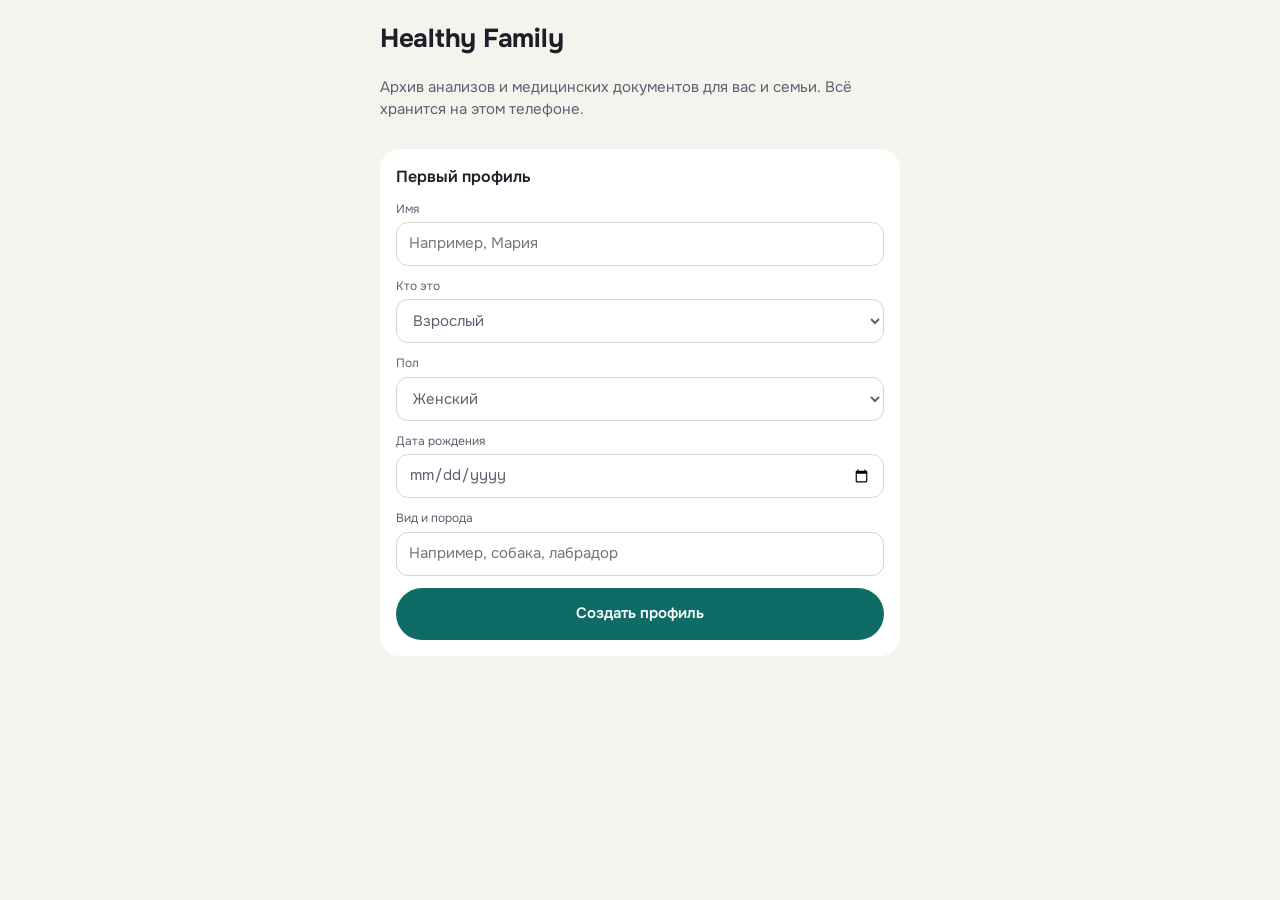
==== healthy-family-site/index.html @ 4a814d25 "Add files via upload" ====
<!doctype html>
<html lang="ru">
<head>
<meta charset="utf-8">
<meta name="viewport" content="width=device-width, initial-scale=1, viewport-fit=cover">
<meta name="theme-color" content="#F5F3EE">
<meta name="robots" content="noindex, nofollow">
<title>Healthy Family</title>
<link rel="manifest" href="manifest.webmanifest">
<link rel="icon" href="icon.svg" type="image/svg+xml">
<link rel="apple-touch-icon" href="icon-192.png">
<link rel="stylesheet" href="styles.css">
</head>
<body>
<main id="app" aria-live="polite"></main>
<div id="toast" role="status"></div>
<script src="lib/dexie.min.js"></script>
<script src="db.js"></script>
<script src="metrics.js"></script>
<script src="extract.js"></script>
<script src="anamnesis.js"></script>
<script src="mailbox.js"></script>
<script src="iddocs.js"></script>
<script src="app.js"></script>
</body>
</html>
---- healthy-family-site/styles.css ----
@font-face{font-family:Onest;font-weight:400;font-display:swap;src:url(fonts/onest-cyrillic-400-normal.woff2) format("woff2");unicode-range:U+0400-045F,U+0490-0491,U+04B0-04B1,U+2116}
@font-face{font-family:Onest;font-weight:500;font-display:swap;src:url(fonts/onest-cyrillic-500-normal.woff2) format("woff2");unicode-range:U+0400-045F,U+0490-0491,U+04B0-04B1,U+2116}
@font-face{font-family:Onest;font-weight:600;font-display:swap;src:url(fonts/onest-cyrillic-600-normal.woff2) format("woff2");unicode-range:U+0400-045F,U+0490-0491,U+04B0-04B1,U+2116}
@font-face{font-family:Onest;font-weight:700;font-display:swap;src:url(fonts/onest-cyrillic-700-normal.woff2) format("woff2");unicode-range:U+0400-045F,U+0490-0491,U+04B0-04B1,U+2116}
@font-face{font-family:Onest;font-weight:400;font-display:swap;src:url(fonts/onest-latin-400-normal.woff2) format("woff2");unicode-range:U+0000-00FF,U+2000-206F,U+20AC,U+2122}
@font-face{font-family:Onest;font-weight:500;font-display:swap;src:url(fonts/onest-latin-500-normal.woff2) format("woff2");unicode-range:U+0000-00FF,U+2000-206F,U+20AC,U+2122}
@font-face{font-family:Onest;font-weight:600;font-display:swap;src:url(fonts/onest-latin-600-normal.woff2) format("woff2");unicode-range:U+0000-00FF,U+2000-206F,U+20AC,U+2122}
@font-face{font-family:Onest;font-weight:700;font-display:swap;src:url(fonts/onest-latin-700-normal.woff2) format("woff2");unicode-range:U+0000-00FF,U+2000-206F,U+20AC,U+2122}

:root{
  --ground:#F5F3EE; --surface:#FFFFFF; --ink:#1B1F27; --muted:#5B6270; --line:#E4E1DA; --soft:#EFECE6;
  --accent:#0E6B66; --accent-soft:#E6F0EF;
  --low:#2457A6; --low-soft:#E3EBF7;
  --high:#A9470C; --high-soft:#FBEADF;
  --ok:#2E7D5B; --ok-soft:#E8F2EC;
  --radius:20px;
  box-sizing:border-box;
  padding-top:env(safe-area-inset-top,0px);
}
*,*::before,*::after{box-sizing:inherit}
html{scroll-padding-top:env(safe-area-inset-top,0px)}
body{margin:0;background:var(--ground);color:var(--ink);font:15px/1.45 Onest,"Segoe UI",system-ui,sans-serif;-webkit-tap-highlight-color:transparent}
main{max-width:560px;margin:0 auto;padding:0 0 calc(96px + env(safe-area-inset-bottom,0px))}
h1{font-size:26px;line-height:1.15;margin:0;font-weight:700;letter-spacing:-.01em}
h2{font-size:16px;margin:0;font-weight:600}
a{color:var(--accent)}
button,input,select,textarea{font:inherit;color:inherit}
:focus-visible{outline:2px solid var(--accent);outline-offset:2px}

.top{padding:24px 20px 8px;display:flex;align-items:center;gap:8px}
.top .grow{flex:1}
.sub{color:var(--muted);font-size:13px}
.back{width:44px;height:44px;display:flex;align-items:center;justify-content:center;color:var(--ink);margin-left:-12px;text-decoration:none;font-size:22px}
.pad{padding:0 20px}
.stack{display:flex;flex-direction:column;gap:14px}
.card{background:var(--surface);border-radius:var(--radius);padding:16px;display:flex;flex-direction:column;gap:12px}
.row{display:flex;align-items:center;gap:12px}
.row .grow{flex:1;min-width:0}
.between{display:flex;justify-content:space-between;align-items:baseline;gap:8px}
.empty{color:var(--muted);font-size:14px}

.chips{display:flex;gap:8px;overflow-x:auto;padding:8px 20px 12px;scrollbar-width:none}
.chip{display:flex;align-items:center;gap:8px;min-height:44px;padding:0 14px 0 4px;border-radius:22px;border:none;background:var(--surface);cursor:pointer;white-space:nowrap;text-decoration:none;color:var(--ink);font-size:14px;font-weight:500}
.chip .av{width:36px;height:36px;border-radius:18px;background:var(--accent-soft);color:var(--accent);display:flex;align-items:center;justify-content:center;font-weight:700}
.chip.on{background:var(--accent);color:#fff}
.chip.on .av{background:rgba(255,255,255,.22);color:#fff}
.chip.add{padding:0 16px;border:1.5px dashed #9AA0AA;background:transparent;color:var(--muted)}
.pill{display:inline-flex;align-items:center;min-height:36px;padding:0 14px;border-radius:18px;border:1px solid #D9D5CC;background:var(--surface);cursor:pointer;font-size:13px}
.pill.on{background:var(--ink);color:#fff;border-color:var(--ink)}

.btn{display:flex;align-items:center;justify-content:center;gap:8px;min-height:52px;padding:0 20px;border-radius:26px;border:none;background:var(--accent);color:#fff;font-weight:600;font-size:15px;cursor:pointer;text-decoration:none}
.btn.ghost{background:var(--surface);color:var(--ink);border:1px solid #D9D5CC}
.btn.danger{background:var(--surface);color:var(--high);border:1px solid #E7C3AD}
.btn:disabled{opacity:.55;cursor:default}
.linkbtn{border:none;background:none;color:var(--accent);font-weight:500;cursor:pointer;padding:6px 0;font-size:14px}
.fab{position:fixed;right:max(20px,calc(50% - 260px));bottom:calc(92px + env(safe-area-inset-bottom,0px));min-height:52px;padding:0 20px;border-radius:26px;background:var(--accent);color:#fff;display:flex;align-items:center;gap:8px;text-decoration:none;font-weight:600;box-shadow:0 6px 18px rgba(14,107,102,.28);z-index:5}

.badge{width:32px;height:32px;border-radius:10px;display:flex;align-items:center;justify-content:center;font-weight:700;flex:none}
.low .badge,.badge.low{background:var(--low-soft);color:var(--low)}
.high .badge,.badge.high{background:var(--high-soft);color:var(--high)}
.tag{display:inline-block;font-size:12px;font-weight:600;padding:3px 10px;border-radius:10px}
.tag.low{background:var(--low-soft);color:var(--low)}
.tag.high{background:var(--high-soft);color:var(--high)}
.tag.normal{background:var(--ok-soft);color:var(--ok)}
.tag.kind{background:var(--accent-soft);color:var(--accent);border-radius:7px;font-size:11px;font-weight:700;padding:3px 8px}
.val{font-weight:700;font-variant-numeric:tabular-nums}
.val.low{color:var(--low)}.val.high{color:var(--high)}.val.normal{color:var(--ok)}

.metric{display:flex;flex-direction:column;gap:8px;padding:13px 0;border-bottom:1px solid var(--soft);text-decoration:none;color:var(--ink)}
.metric:last-child{border-bottom:none}
.bar{position:relative;flex:1;height:6px;border-radius:3px;background:var(--soft)}
.bar .band{position:absolute;left:25%;width:50%;top:0;bottom:0;border-radius:3px;background:#CFE3DA}
.bar .dot{position:absolute;top:-4px;width:14px;height:14px;border-radius:7px;border:2px solid #fff;margin-left:-7px}
.ref{font-size:11px;color:var(--muted);min-width:70px;text-align:right}

.grid2{display:grid;grid-template-columns:repeat(2,minmax(0,1fr));gap:8px}
.tile{background:var(--surface);border-radius:16px;padding:12px;min-height:72px;display:flex;flex-direction:column;gap:3px;text-decoration:none;color:var(--ink)}
.tile .dotc{width:10px;height:10px;border-radius:5px;flex:none}

.tl{display:flex;gap:12px}
.tl .rail{display:flex;flex-direction:column;align-items:center;width:12px}
.tl .rail i{width:10px;height:10px;border-radius:5px;background:var(--accent);margin-top:18px}
.tl .rail b{flex:1;width:2px;background:#E4DCD4}
.tl a{flex:1;margin:6px 0;background:var(--surface);border-radius:16px;padding:12px 14px;display:flex;flex-direction:column;gap:4px;text-decoration:none;color:var(--ink)}

label.f{display:flex;flex-direction:column;gap:4px;font-size:12px;color:var(--muted)}
label.f.warn{color:var(--high);font-weight:600}
.in{min-height:44px;border-radius:12px;border:1px solid #D9D5CC;padding:0 12px;font-size:15px;background:#fff;width:100%}
textarea.in{padding:10px 12px;min-height:90px;resize:vertical}
label.f.warn .in{border:1.5px solid #D9883F;background:#FFF7F1;font-weight:400;color:var(--ink)}
.drop{border:1.5px dashed #9AA0AA;border-radius:20px;padding:18px;display:flex;align-items:center;gap:14px;background:#FBFAF7;cursor:pointer}
.drop input{position:absolute;opacity:0;width:1px;height:1px}
.files li{font-size:14px}
.rtable{display:flex;flex-direction:column;gap:10px}
.rrow{display:grid;grid-template-columns:minmax(0,2.2fr) minmax(0,1fr) minmax(0,1fr) 44px;gap:6px;align-items:center}
.rrow .in{min-height:40px;font-size:14px;padding:0 8px}
.rrow .x{width:40px;height:40px;border:none;background:var(--soft);border-radius:10px;cursor:pointer}
.rrow .meta{grid-column:1/-1;display:flex;gap:6px;align-items:center;font-size:12px;color:var(--muted)}
.rrow .meta .in{max-width:90px}
.seg{display:flex;background:#E9E6DF;border-radius:14px;padding:4px}
.seg button{flex:1;min-height:38px;border:none;border-radius:10px;background:transparent;cursor:pointer;font-size:13px;color:#3A404B}
.seg button.on{background:#fff;font-weight:600;color:var(--ink)}
.progress{font-size:14px;color:var(--muted)}
.prose{white-space:pre-wrap;font-size:14px;line-height:1.55}

nav.bottom{position:fixed;left:0;right:0;bottom:0;background:#fff;border-top:1px solid var(--line);display:flex;justify-content:space-around;padding:8px 0 calc(8px + env(safe-area-inset-bottom,0px));z-index:6}
nav.bottom a{display:flex;flex-direction:column;align-items:center;gap:3px;font-size:11px;text-decoration:none;color:var(--muted);min-width:64px;min-height:44px}
nav.bottom a.on{color:var(--accent);font-weight:600}
nav.bottom svg{width:22px;height:22px}

#toast{position:fixed;left:50%;bottom:calc(100px + env(safe-area-inset-bottom,0px));transform:translateX(-50%);background:var(--ink);color:#fff;padding:10px 16px;border-radius:12px;font-size:14px;opacity:0;pointer-events:none;transition:opacity .2s;max-width:90vw;z-index:9}
#toast.show{opacity:1}
@media (prefers-reduced-motion:reduce){#toast{transition:none}}

/* анамнез и автоподстановка */
.ac{position:absolute;left:0;right:0;top:100%;margin-top:4px;background:#fff;border:1px solid #D9D5CC;border-radius:14px;box-shadow:0 10px 28px rgba(27,31,39,.12);z-index:20;max-height:340px;overflow-y:auto;color:var(--ink)}
.ac-item{display:flex;gap:10px;align-items:flex-start;width:100%;text-align:left;border:none;background:none;padding:10px 12px;min-height:44px;font-size:14px;line-height:1.35;cursor:pointer;border-bottom:1px solid var(--soft)}
.ac-item:hover,.ac-item.on{background:var(--accent-soft)}
.ac-code{flex:none;min-width:52px;text-align:center;font-size:12px;font-weight:700;color:var(--accent);background:var(--accent-soft);border-radius:6px;padding:2px 6px;font-variant-numeric:tabular-nums}
.ac-hint{color:var(--muted);font-size:12px}
.ac-note{padding:12px;font-size:14px;color:var(--muted)}
.ac-foot{display:flex;flex-direction:column;align-items:flex-start;padding:4px 12px 8px}
a.hist{text-decoration:none;color:var(--ink);min-height:40px;font-size:14px;gap:10px}
a.hist .sub{font-size:13px}

/* документы */
a.doccard{text-decoration:none;color:var(--ink);gap:8px}
.docthumb{width:56px;height:40px;border-radius:8px;object-fit:cover;flex:none}
.docicon{background:var(--accent-soft);color:var(--accent);display:flex;align-items:center;justify-content:center;font-weight:700}
.docimg{width:100%;border-radius:16px;display:block;background:#fff}
.present{position:fixed;inset:0;background:#14171D;color:#fff;z-index:30;display:flex;flex-direction:column;gap:16px;padding:calc(24px + env(safe-area-inset-top,0px)) 20px calc(24px + env(safe-area-inset-bottom,0px));overflow:auto}
.present .presnum{font-size:32px;font-weight:700;letter-spacing:.06em;font-variant-numeric:tabular-nums;word-break:break-all}
.present img{width:100%;border-radius:12px}
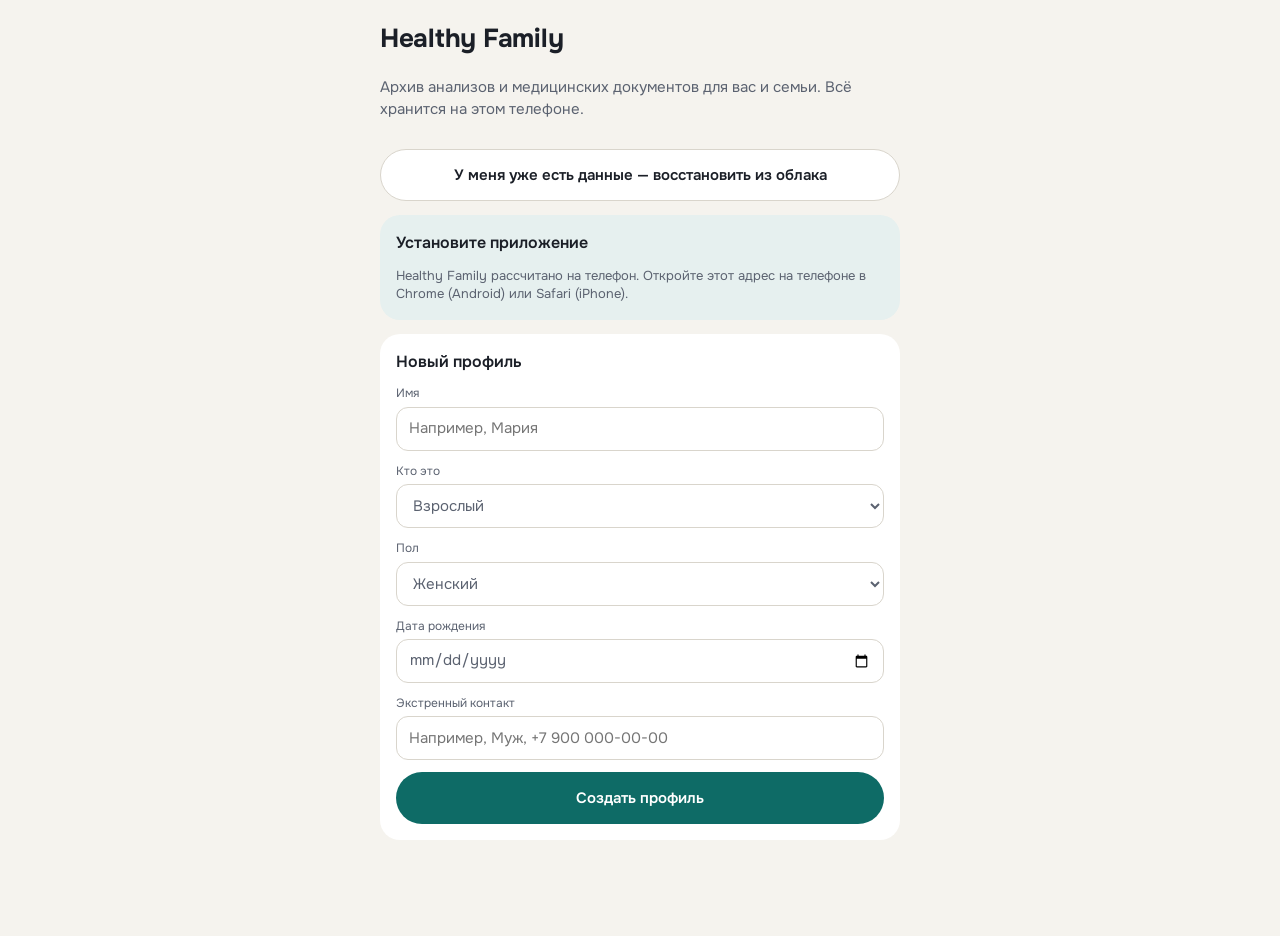
==== commit 4ba35c41: "Add files via upload" ====
--- a/healthy-family-site/index.html
+++ b/healthy-family-site/index.html
@@ -14,13 +14,17 @@
 <body>
 <main id="app" aria-live="polite"></main>
 <div id="toast" role="status"></div>
-<script src="lib/dexie.min.js"></script>
+<script src="dexie.min.js"></script>
 <script src="db.js"></script>
 <script src="metrics.js"></script>
 <script src="extract.js"></script>
 <script src="anamnesis.js"></script>
 <script src="mailbox.js"></script>
 <script src="iddocs.js"></script>
+<script src="care.js"></script>
+<script src="health.js"></script>
+<script src="backup.js"></script>
+<script src="upload.js"></script>
 <script src="app.js"></script>
 </body>
 </html>
--- a/healthy-family-site/styles.css
+++ b/healthy-family-site/styles.css
@@ -1,11 +1,11 @@
-@font-face{font-family:Onest;font-weight:400;font-display:swap;src:url(fonts/onest-cyrillic-400-normal.woff2) format("woff2");unicode-range:U+0400-045F,U+0490-0491,U+04B0-04B1,U+2116}
-@font-face{font-family:Onest;font-weight:500;font-display:swap;src:url(fonts/onest-cyrillic-500-normal.woff2) format("woff2");unicode-range:U+0400-045F,U+0490-0491,U+04B0-04B1,U+2116}
-@font-face{font-family:Onest;font-weight:600;font-display:swap;src:url(fonts/onest-cyrillic-600-normal.woff2) format("woff2");unicode-range:U+0400-045F,U+0490-0491,U+04B0-04B1,U+2116}
-@font-face{font-family:Onest;font-weight:700;font-display:swap;src:url(fonts/onest-cyrillic-700-normal.woff2) format("woff2");unicode-range:U+0400-045F,U+0490-0491,U+04B0-04B1,U+2116}
-@font-face{font-family:Onest;font-weight:400;font-display:swap;src:url(fonts/onest-latin-400-normal.woff2) format("woff2");unicode-range:U+0000-00FF,U+2000-206F,U+20AC,U+2122}
-@font-face{font-family:Onest;font-weight:500;font-display:swap;src:url(fonts/onest-latin-500-normal.woff2) format("woff2");unicode-range:U+0000-00FF,U+2000-206F,U+20AC,U+2122}
-@font-face{font-family:Onest;font-weight:600;font-display:swap;src:url(fonts/onest-latin-600-normal.woff2) format("woff2");unicode-range:U+0000-00FF,U+2000-206F,U+20AC,U+2122}
-@font-face{font-family:Onest;font-weight:700;font-display:swap;src:url(fonts/onest-latin-700-normal.woff2) format("woff2");unicode-range:U+0000-00FF,U+2000-206F,U+20AC,U+2122}
+@font-face{font-family:Onest;font-weight:400;font-display:swap;src:url(onest-cyrillic-400-normal.woff2) format("woff2");unicode-range:U+0400-045F,U+0490-0491,U+04B0-04B1,U+2116}
+@font-face{font-family:Onest;font-weight:500;font-display:swap;src:url(onest-cyrillic-500-normal.woff2) format("woff2");unicode-range:U+0400-045F,U+0490-0491,U+04B0-04B1,U+2116}
+@font-face{font-family:Onest;font-weight:600;font-display:swap;src:url(onest-cyrillic-600-normal.woff2) format("woff2");unicode-range:U+0400-045F,U+0490-0491,U+04B0-04B1,U+2116}
+@font-face{font-family:Onest;font-weight:700;font-display:swap;src:url(onest-cyrillic-700-normal.woff2) format("woff2");unicode-range:U+0400-045F,U+0490-0491,U+04B0-04B1,U+2116}
+@font-face{font-family:Onest;font-weight:400;font-display:swap;src:url(onest-latin-400-normal.woff2) format("woff2");unicode-range:U+0000-00FF,U+2000-206F,U+20AC,U+2122}
+@font-face{font-family:Onest;font-weight:500;font-display:swap;src:url(onest-latin-500-normal.woff2) format("woff2");unicode-range:U+0000-00FF,U+2000-206F,U+20AC,U+2122}
+@font-face{font-family:Onest;font-weight:600;font-display:swap;src:url(onest-latin-600-normal.woff2) format("woff2");unicode-range:U+0000-00FF,U+2000-206F,U+20AC,U+2122}
+@font-face{font-family:Onest;font-weight:700;font-display:swap;src:url(onest-latin-700-normal.woff2) format("woff2");unicode-range:U+0000-00FF,U+2000-206F,U+20AC,U+2122}
 
 :root{
   --ground:#F5F3EE; --surface:#FFFFFF; --ink:#1B1F27; --muted:#5B6270; --line:#E4E1DA; --soft:#EFECE6;
@@ -131,3 +131,62 @@
 .present{position:fixed;inset:0;background:#14171D;color:#fff;z-index:30;display:flex;flex-direction:column;gap:16px;padding:calc(24px + env(safe-area-inset-top,0px)) 20px calc(24px + env(safe-area-inset-bottom,0px));overflow:auto}
 .present .presnum{font-size:32px;font-weight:700;letter-spacing:.06em;font-variant-numeric:tabular-nums;word-break:break-all}
 .present img{width:100%;border-radius:12px}
+
+/* v0.6: всплывающие формы */
+.sheet{position:fixed;inset:0;background:rgba(20,23,29,.45);z-index:40;display:flex;align-items:flex-end;justify-content:center;padding:12px}
+.sheet-card{width:100%;max-width:520px;max-height:90vh;overflow:auto;margin-bottom:env(safe-area-inset-bottom,0px)}
+/* календари */
+.calgrid{display:grid;grid-template-columns:repeat(7,minmax(0,1fr));gap:2px;text-align:center;margin-top:8px}
+.calgrid .dow{font-size:11px;color:var(--muted);padding:4px 0}
+.calday{display:flex;flex-direction:column;align-items:center;justify-content:center;gap:2px;min-height:44px;border-radius:12px;text-decoration:none;color:var(--ink);font-size:15px;font-weight:500;border:none;background:none;cursor:pointer;font-family:inherit}
+.calday.today{box-shadow:inset 0 0 0 2px var(--accent)}
+.calday.sel{background:var(--accent);color:#fff}
+.calday .dots{display:flex;gap:2px;height:6px}
+.calday .dots i{width:6px;height:6px;border-radius:3px}
+.cy-period{background:#E7A6C2;color:#5E1838}
+.cy-pred{background:#F6DCE7}
+.cy-fert{background:#DDEFE5}
+.cy-ovu{background:#9FD3B7;color:#14482E}
+i.lg{display:inline-block;width:12px;height:12px;border-radius:4px;vertical-align:-2px;margin-right:4px}
+/* пыльца */
+.pgrid{display:grid;grid-template-columns:minmax(90px,1.6fr) repeat(12,minmax(0,1fr));gap:3px;align-items:center;font-size:12px}
+.pgrid .pm{text-align:center;color:var(--muted)}
+.pgrid .pm.now{color:var(--accent);font-weight:700}
+.pgrid .pn{font-size:12px;line-height:1.2}
+.pgrid .pn.mine{font-weight:700;color:var(--high)}
+.pc{height:18px;border-radius:4px;background:var(--soft)}
+.pc.l1{background:#F4E3B5}.pc.l2{background:#E8B860}.pc.l3{background:#C9781F}
+.pc.now{outline:2px solid var(--accent);outline-offset:-1px}
+/* экстренная карта */
+.emergency{position:fixed;inset:0;background:#14171D;color:#fff;z-index:30;display:flex;flex-direction:column;gap:14px;padding:calc(20px + env(safe-area-inset-top,0px)) 20px calc(24px + env(safe-area-inset-bottom,0px));overflow:auto}
+.em-l{font-size:12px;letter-spacing:.06em;color:#AEB4BF}
+.em-v{font-size:18px;line-height:1.4;margin-top:2px}
+.em-row{border-top:1px solid #2A2F38;padding-top:10px}
+.em-close{color:#fff;text-decoration:none;font-size:22px;width:44px;height:44px;display:flex;align-items:center;justify-content:center}
+/* сводка для врача */
+.summary{background:#fff;margin:16px;border-radius:16px;padding:20px;font-size:14px;line-height:1.5}
+.summary h1{font-size:22px}
+.summary h2{font-size:15px;margin:16px 0 6px;border-bottom:1px solid var(--line);padding-bottom:4px}
+.summary ul{margin:0;padding-left:18px}
+.summary table{width:100%;border-collapse:collapse;font-size:13px}
+.summary th,.summary td{border-bottom:1px solid var(--soft);padding:5px 4px;text-align:left;vertical-align:top}
+.summary tr.low td:nth-child(2){color:var(--low)}.summary tr.high td:nth-child(2){color:var(--high)}
+nav.bottom a{min-width:56px}
+@media print{
+  body{background:#fff}
+  .noprint,nav.bottom,#toast,.fab{display:none!important}
+  main{padding:0;max-width:none}
+  .summary{margin:0;padding:0;border-radius:0}
+}
+/* лоток страниц: миниатюры по порядку, как в «Наизусть» */
+.tray-row{display:flex;gap:10px;overflow-x:auto;padding:4px 2px 6px;min-height:104px;align-items:flex-start;scroll-snap-type:x proximity}
+.tthumb{position:relative;flex:0 0 74px;width:74px;height:98px;border-radius:10px;overflow:hidden;background:var(--soft);border:1px solid var(--line);padding:0;cursor:pointer;scroll-snap-align:end;display:flex;align-items:center;justify-content:center}
+.tthumb img{width:100%;height:100%;object-fit:cover;display:block}
+.tthumb .text{display:flex;flex-direction:column;align-items:center;gap:2px;font-weight:700;font-size:13px;color:var(--muted)}
+.tthumb .text small{font-weight:500;font-size:11px}
+.tnum{position:absolute;left:5px;bottom:5px;min-width:20px;height:20px;padding:0 5px;border-radius:10px;background:rgba(27,31,39,.78);color:#fff;font-size:11px;font-weight:700;display:flex;align-items:center;justify-content:center}
+.tdel{position:absolute;right:3px;top:3px;width:26px;height:26px;border-radius:13px;border:none;background:rgba(27,31,39,.72);color:#fff;font-size:16px;line-height:1;cursor:pointer}
+.topen{position:absolute;right:5px;top:5px;width:20px;height:20px;border-radius:10px;background:rgba(255,255,255,.9);color:var(--accent);font-size:12px;font-weight:700;display:flex;align-items:center;justify-content:center}
+.pbar{height:6px;border-radius:3px;background:var(--soft);overflow:hidden}
+.pbar i{display:block;height:100%;width:0;background:var(--accent);border-radius:3px;transition:width .3s}
+[hidden]{display:none!important}
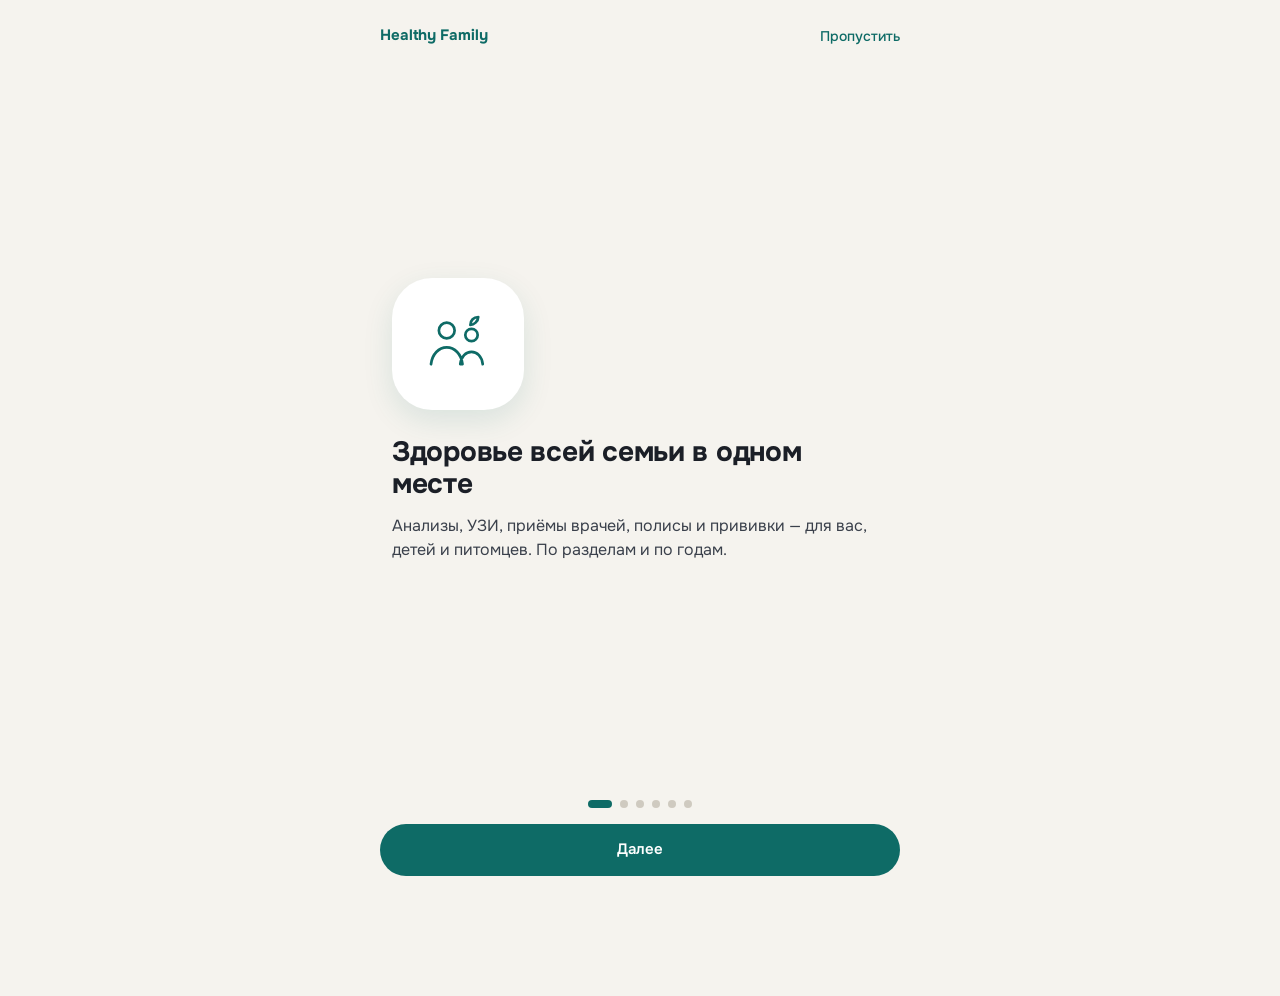
==== commit 36356f89: "Add files via upload" ====
--- a/healthy-family-site/index.html
+++ b/healthy-family-site/index.html
@@ -14,6 +14,7 @@
 <body>
 <main id="app" aria-live="polite"></main>
 <div id="toast" role="status"></div>
+<script src="config.js"></script>
 <script src="dexie.min.js"></script>
 <script src="db.js"></script>
 <script src="metrics.js"></script>
@@ -24,6 +25,11 @@
 <script src="care.js"></script>
 <script src="health.js"></script>
 <script src="backup.js"></script>
+<script src="anon.js"></script>
+<script src="ocr.js"></script>
+<script src="plan.js"></script>
+<script src="legal.js"></script>
+<script src="info.js"></script>
 <script src="upload.js"></script>
 <script src="app.js"></script>
 </body>
--- a/healthy-family-site/styles.css
+++ b/healthy-family-site/styles.css
@@ -190,3 +190,56 @@
 .pbar{height:6px;border-radius:3px;background:var(--soft);overflow:hidden}
 .pbar i{display:block;height:100%;width:0;background:var(--accent);border-radius:3px;transition:width .3s}
 [hidden]{display:none!important}
+
+/* источники загрузки: три кнопки в ряд */
+.srcrow{display:grid;grid-template-columns:repeat(3,minmax(0,1fr));gap:8px}
+.srcrow .btn{flex-direction:column;gap:4px;min-height:64px;padding:8px 4px;border-radius:16px;font-size:14px}
+
+/* Плюс */
+.plus-badge{display:inline-flex;align-items:center;height:22px;padding:0 9px;border-radius:11px;background:linear-gradient(135deg,#0E6B66,#3E9C7A);color:#fff;font-size:11.5px;font-weight:700;letter-spacing:.02em;white-space:nowrap}
+.plus-teaser{display:flex;align-items:center;gap:10px;padding:12px 14px;border-radius:14px;background:var(--accent-soft);color:var(--ink);text-decoration:none;font-size:14px;font-weight:500}
+.plus-teaser span:nth-child(2){flex:1}
+.plus-card{text-decoration:none;color:inherit;border:1px solid #CFE2DF}
+.plus-list{gap:14px}
+.plus-list b{font-size:15px}
+.check{display:flex;gap:10px;align-items:flex-start;font-size:14px;line-height:1.4;cursor:pointer}
+.check input{width:20px;height:20px;margin:1px 0 0;flex:none;accent-color:var(--accent)}
+.anon-demo{display:grid;grid-template-columns:1fr 1fr;gap:8px}
+.anon-demo>div{background:var(--soft);border-radius:12px;padding:10px}
+.anon-demo p{margin:4px 0 0;font-size:12.5px;line-height:1.45}
+.anon-demo>div:last-child{background:var(--accent-soft)}
+details.sent{background:var(--soft);border-radius:12px;padding:10px 12px}
+details.sent summary{cursor:pointer;font-size:13.5px;font-weight:600;color:var(--accent)}
+details.sent pre{white-space:pre-wrap;font:12px/1.45 ui-monospace,Menlo,monospace;margin:8px 0 0;max-height:280px;overflow:auto}
+
+/* обучение при первом входе */
+.tour{min-height:100vh;min-height:100dvh;display:flex;flex-direction:column;background:var(--ground)}
+.tour-top{display:flex;justify-content:space-between;align-items:center;padding:20px 20px 0}
+.tour-brand{font-weight:700;font-size:15px;color:var(--accent)}
+.tour-track{flex:1;display:flex;overflow-x:auto;scroll-snap-type:x mandatory;scrollbar-width:none;-webkit-overflow-scrolling:touch}
+.tour-track::-webkit-scrollbar{display:none}
+.tour-slide{flex:0 0 100%;scroll-snap-align:center;display:flex;flex-direction:column;justify-content:center;padding:24px 32px;gap:14px}
+.tour-art{width:132px;height:132px;border-radius:40px;background:var(--surface);color:var(--accent);display:flex;align-items:center;justify-content:center;box-shadow:0 10px 30px rgba(14,107,102,.12);margin-bottom:12px}
+.tour-art svg{width:72px;height:72px}
+.tour-slide h1{font-size:28px}
+.tour-slide p{margin:0;font-size:16px;color:#3A404B;line-height:1.5}
+.tour-foot{padding:12px 20px calc(24px + env(safe-area-inset-bottom,0px));display:flex;flex-direction:column;gap:16px}
+.tour-dots{display:flex;gap:8px;justify-content:center}
+.tour-dots button{width:8px;height:8px;border-radius:4px;border:none;background:#CFCAC0;padding:0;cursor:pointer;transition:width .2s}
+.tour-dots button.on{width:24px;background:var(--accent)}
+
+/* вопросы и документы */
+.faq-h{font-size:13px;text-transform:uppercase;letter-spacing:.06em;color:var(--muted);margin:6px 4px 0}
+.faq{gap:0;padding:4px 16px}
+.faq details{border-bottom:1px solid var(--soft)}
+.faq details:last-child{border-bottom:none}
+.faq summary{list-style:none;cursor:pointer;padding:14px 24px 14px 0;font-weight:500;position:relative}
+.faq summary::-webkit-details-marker{display:none}
+.faq summary::after{content:"+";position:absolute;right:0;top:12px;font-size:20px;color:var(--muted)}
+.faq details[open] summary::after{content:"–"}
+.faq p{margin:0 0 14px;color:#3A404B;font-size:14.5px}
+.doclink{text-decoration:none;color:var(--ink);align-items:center;min-height:40px}
+.legal{font-size:14.5px;line-height:1.55;gap:6px}
+.legal h3{font-size:15px;margin:14px 0 2px}
+.legal p,.legal ul{margin:0 0 6px}
+.legal ul{padding-left:20px}
